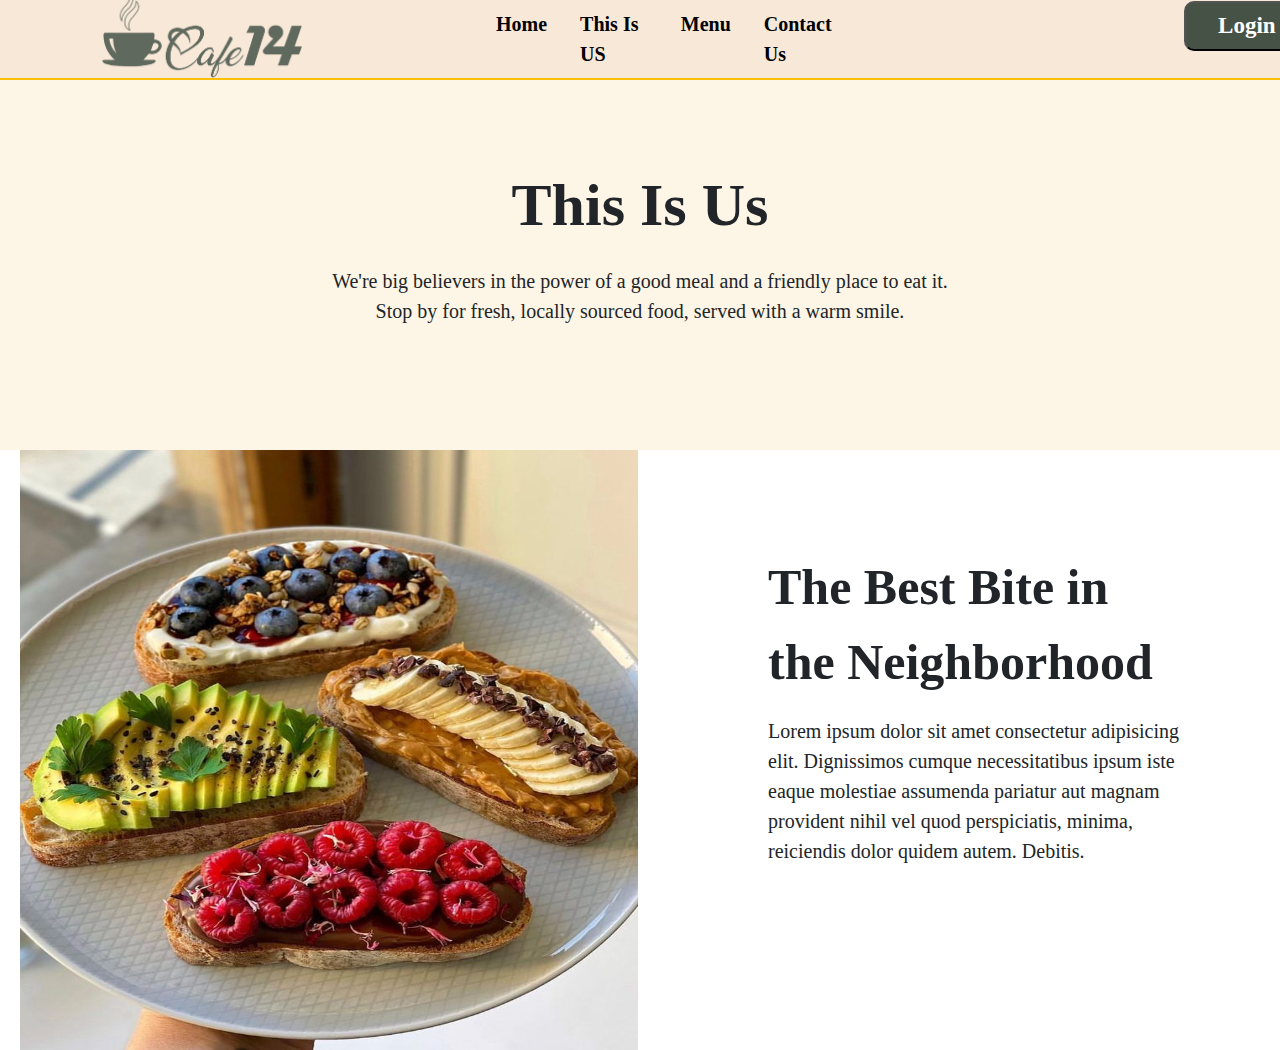
==== indexus.html @ 0fbfd0b7 "first commit" ====
<!doctype html>
<html lang="en">
  <head>
    <meta charset="utf-8">
    <meta name="viewport" content="width=device-width, initial-scale=1">
    <title>Cafe14</title>
    <link href="https://cdn.jsdelivr.net/npm/bootstrap@5.3.3/dist/css/bootstrap.min.css" rel="stylesheet" integrity="sha384-QWTKZyjpPEjISv5WaRU9OFeRpok6YctnYmDr5pNlyT2bRjXh0JMhjY6hW+ALEwIH" crossorigin="anonymous">
    <link rel="stylesheet" href="styleus.css">
  </head>
  <body>
    <section class="main">
        <!-- NAvbar -->
        <section>
            <nav class="navbar navv navbar-expand-lg border-bottom border-warning fixed-top border-2">
                <div class="container-fluid">
                  <a class="navbar-brand" href="#">
                    <img src="images/Cafe 14 Loogo.png" class="logo" alt="">
                  </a>
                  <button class="navbar-toggler" type="button" data-bs-toggle="collapse" data-bs-target="#navbarNavAltMarkup" aria-controls="navbarNavAltMarkup" aria-expanded="false" aria-label="Toggle navigation">
                    <span class="navbar-toggler-icon"></span>
                  </button>
                  
                  <div class="collapse navbar-collapse" id="navbarNavAltMarkup">
                    <div class="colorr">
                    <div class="navbar-nav">
                      <a class="nav-link active link2" aria-current="page" href="#">Home</a>
                      <a class="nav-link link1" href="#">This Is US</a>
                      <a class="nav-link link1" href="#">Menu</a>
                      <a class="nav-link link1" href="#">Contact Us</a>
                      <button class="btn-nav">Login</button>
                    </div>
                    
                </div>
                  </div>
                </div>
              </nav>
            
        </section>
        <!-- this is us -->
        <div class="us-sec">
            <p class="us-text1">This Is Us</p>
            <p class="us-text-2">We're big believers in the power of a good meal and a friendly place to eat it.<br>
                Stop by for fresh, locally sourced food, served with a warm smile.</p>
          </div>
          <!-- The Best bite -->
          <div class="d-flexs">
            <div class="bite-div1">
                <img src="./images/yum_.jpeg" class="bite-pic" alt="">
            </div>
            <div class="bite-div2">
                <p class="bite-p">The Best Bite in the Neighborhood</p>
                <p class="bite-p2">Lorem ipsum dolor sit amet consectetur adipisicing elit. Dignissimos cumque necessitatibus ipsum iste eaque molestiae assumenda pariatur aut magnam provident nihil vel quod perspiciatis, minima, reiciendis dolor quidem autem. Debitis.</p>
            </div>
          </div>
    </section>
   
    <script src="https://cdn.jsdelivr.net/npm/bootstrap@5.3.3/dist/js/bootstrap.bundle.min.js" integrity="sha384-YvpcrYf0tY3lHB60NNkmXc5s9fDVZLESaAA55NDzOxhy9GkcIdslK1eN7N6jIeHz" crossorigin="anonymous"></script>
  </body>
</html>
---- styleus.css ----
.main{
    font-family: serif;
}
/* Navbar */
.navbar{
    background-color: rgb(248, 232, 216);
    height: 80px;
}
.colorr{
    width: 100%;
}
.navbar-brand{
    margin-left: 90px;
   
}
.link1{
    margin-left: 17px;
    color:black;
}
.link2{
    color:rgb(71, 82, 71);
}
.navbar-nav{
font-weight: 700;
padding: 10px;
margin-left: 160px;
font-size: 20px;
}
.btn-nav{
    width: 160px;
    height: 50px;
    font-weight: 700;
    font-size: 23px;
    background-color: rgb(71, 82, 71);
    border-radius: 10px;
    color: white;
   margin-left: 340px;
}
.logo{
    width: 200px;
    height: 100px;
}
/* Us sec */
.us-sec{
    margin-top: 80px;
    height: 370px;
    background-color: rgb(253, 245, 229);
    text-align: center;
    padding: 80px;
}
.us-text1{
    font-size: 60px;
    font-weight: 700;
}
.us-text-2{
    font-size: 20px;
}
/*  The Best bite  */
.bite-div1{
    height: 600px;
    width:750px;
}
.bite-pic{
    width: 100%;
    height: 100%;
}
.bite-div2{
    height: 600px;
    width: 700px;
    
    text-align: start;
    padding: 100px;
    margin-left: 30px;
}
.d-flexs{
display: flex;
margin-left: 20px;
 
}
.bite-p{
    font-size: 50px;
    font-weight: 700;
}
.bite-p2{
    font-size: 20px;
    font-weight: 300;
}
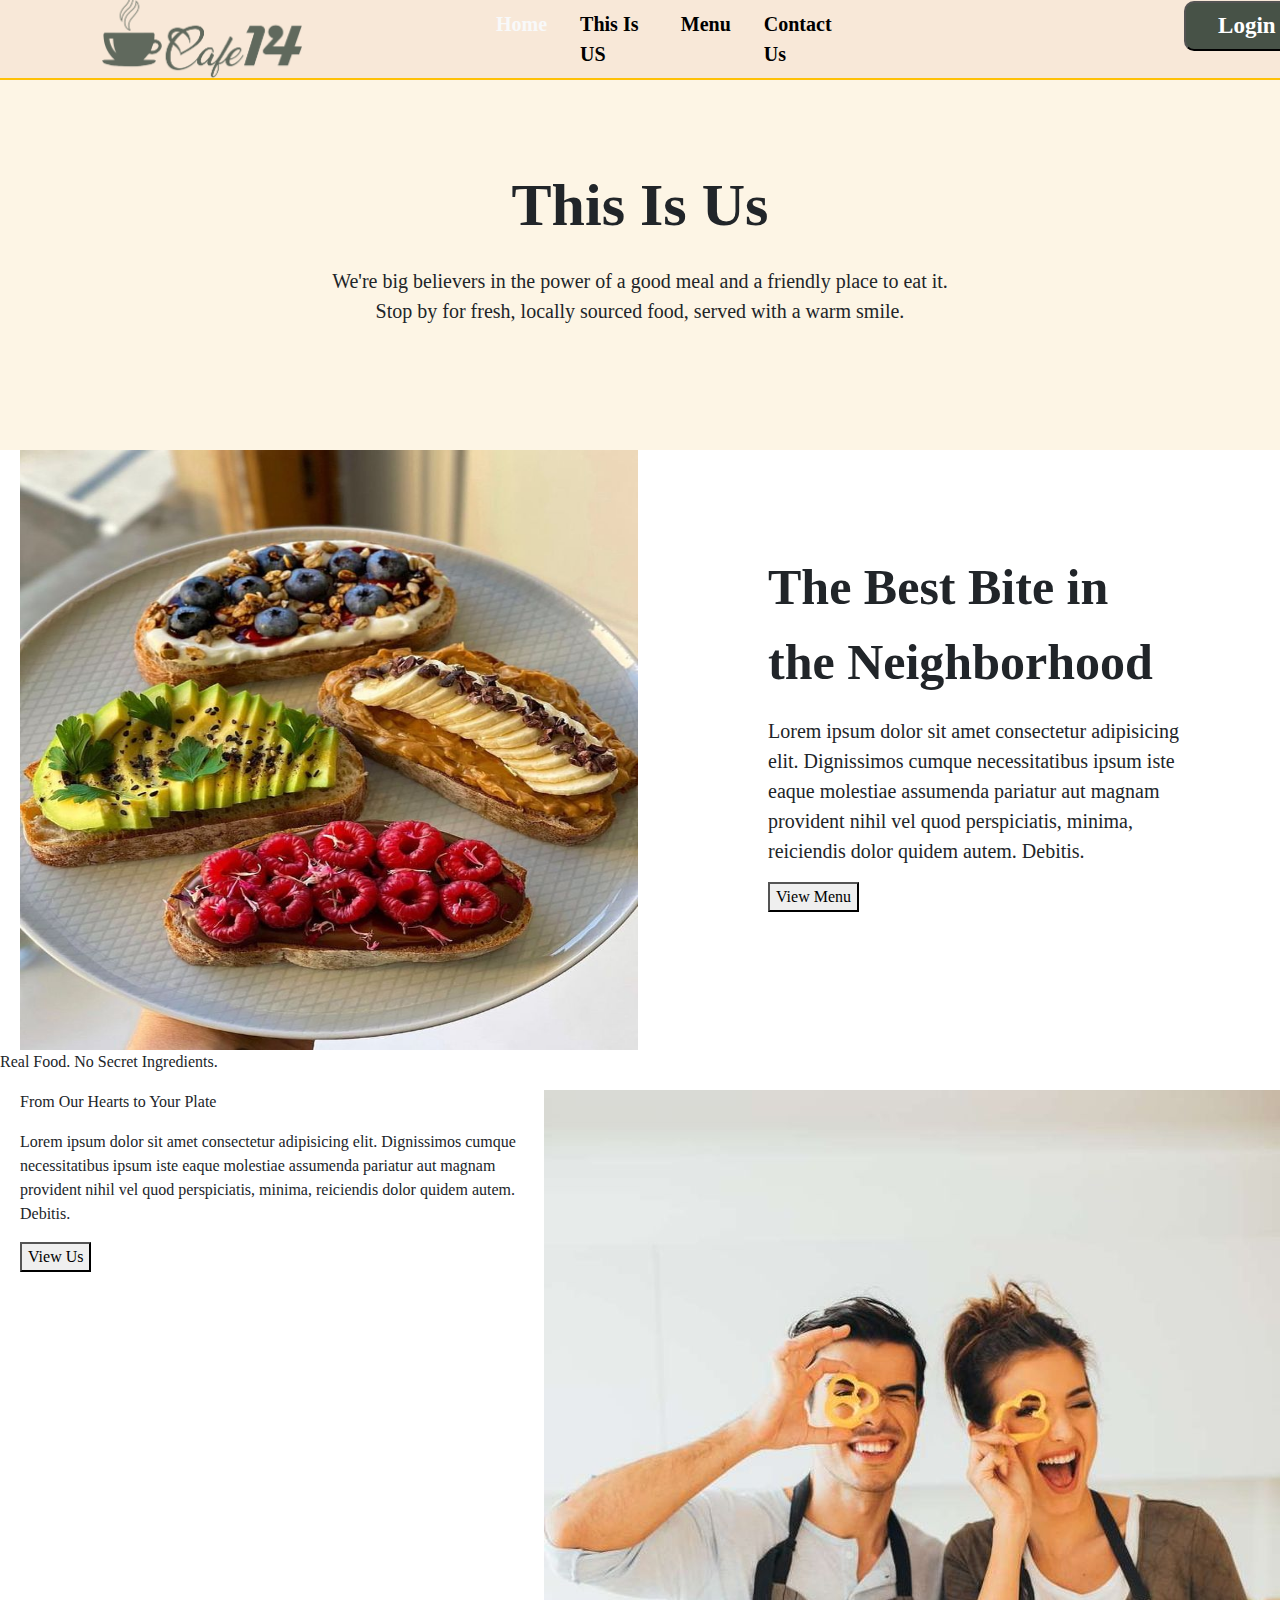
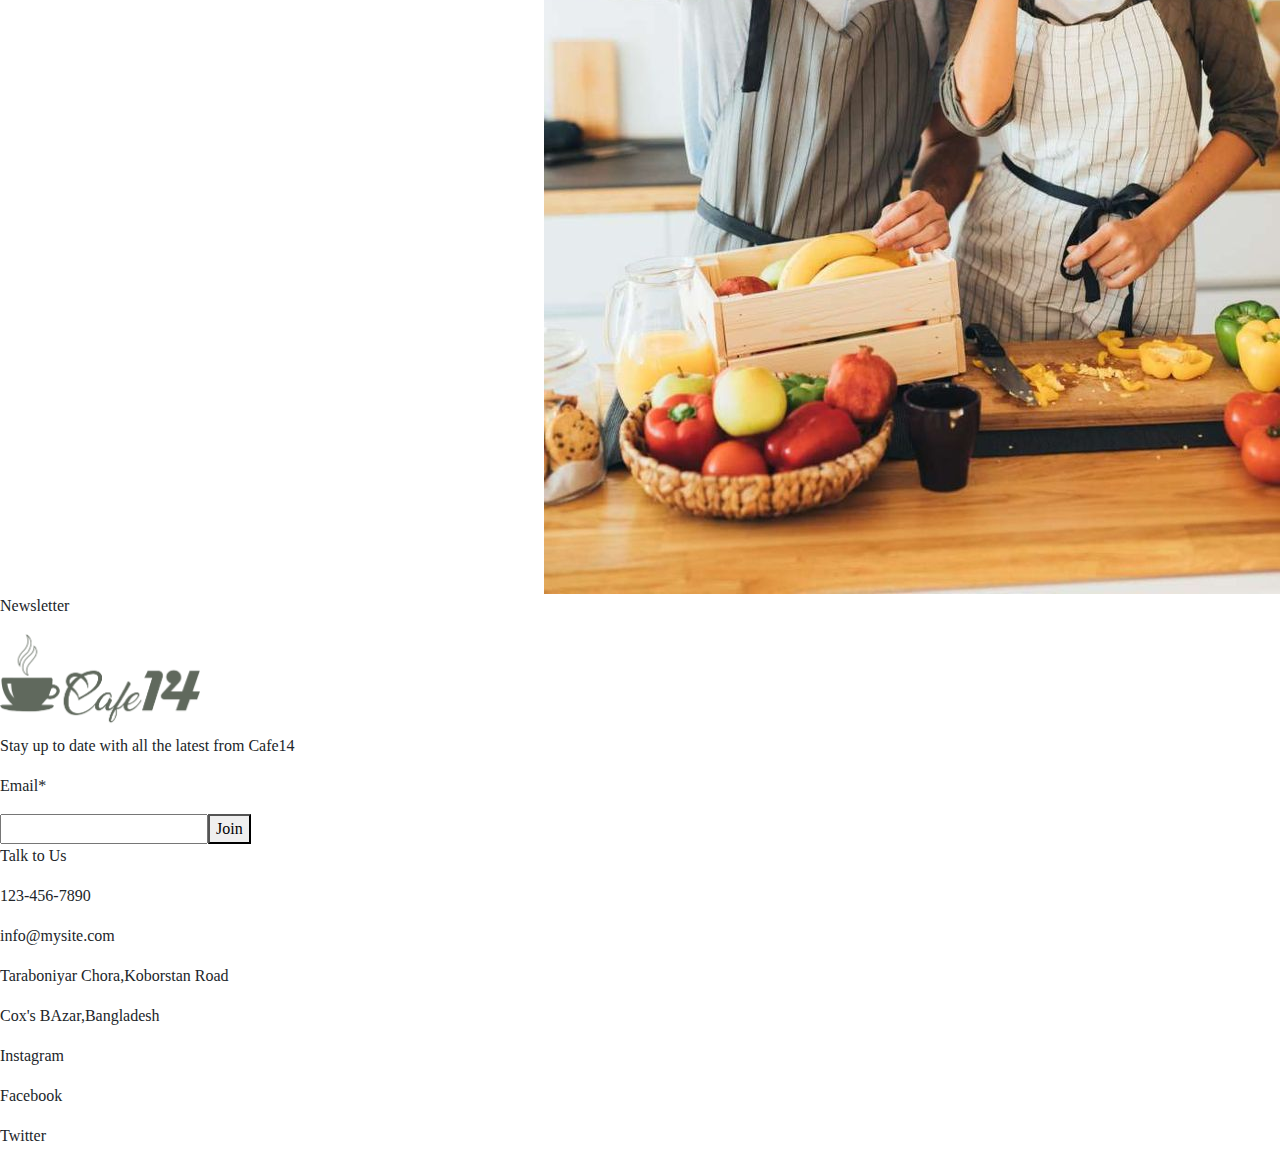
==== commit ef4d51d2: "first commit" ====
--- a/indexus.html
+++ b/indexus.html
@@ -23,10 +23,10 @@
                   <div class="collapse navbar-collapse" id="navbarNavAltMarkup">
                     <div class="colorr">
                     <div class="navbar-nav">
-                      <a class="nav-link active link2" aria-current="page" href="#">Home</a>
-                      <a class="nav-link link1" href="#">This Is US</a>
-                      <a class="nav-link link1" href="#">Menu</a>
-                      <a class="nav-link link1" href="#">Contact Us</a>
+                      <a class="nav-link active text-light" aria-current="page" href="index.html">Home</a>
+                      <a class="nav-link link1" href="indexus.html">This Is US</a>
+                      <a class="nav-link link1" href="menu.html">Menu</a>
+                      <a class="nav-link link1" href="contact.html">Contact Us</a>
                       <button class="btn-nav">Login</button>
                     </div>
                     
@@ -50,8 +50,50 @@
             <div class="bite-div2">
                 <p class="bite-p">The Best Bite in the Neighborhood</p>
                 <p class="bite-p2">Lorem ipsum dolor sit amet consectetur adipisicing elit. Dignissimos cumque necessitatibus ipsum iste eaque molestiae assumenda pariatur aut magnam provident nihil vel quod perspiciatis, minima, reiciendis dolor quidem autem. Debitis.</p>
+                <button class="bite-btn">View Menu</button>
             </div>
           </div>
+          <!-- Real food -->
+          <div class="food">
+            <p>
+                Real Food. No Secret Ingredients.</p>
+          </div>
+          <!-- heart -->
+          <div class="d-flexs">
+         
+            <div class="heart-div2">
+                <p class="heart-p">From Our Hearts to Your Plate</p>
+                <p class="heart-p2">Lorem ipsum dolor sit amet consectetur adipisicing elit. Dignissimos cumque necessitatibus ipsum iste eaque molestiae assumenda pariatur aut magnam provident nihil vel quod perspiciatis, minima, reiciendis dolor quidem autem. Debitis.</p>
+                <button class="heart-btn">View Us</button>
+            </div>
+            <div class="heart-div1">
+                <img src="./images/sp3.jpeg" class="heart-pic" alt="">
+                
+            </div>
+          </div>
+            <!-- footer -->
+        <div class="foot">
+            <div>
+                <p class="footp1">Newsletter</p>
+                <img src="images/Cafe 14 Loogo.png" class="logo" alt="">
+                <p class="footp2">Stay up to date with all the latest from Cafe14</p>
+                <p class="footp2">Email*</p>
+                <input type="text" value="" class="email"><button class="join">Join</button>
+            </div>
+            <div class="foott">
+                
+                <p class="footp1">Talk to Us</p>
+                <p class="footp2">123-456-7890</p>
+                 <p class="footp2">info@mysite.com​</p>
+                <p class="footp2">Taraboniyar Chora,Koborstan Road</p>
+                <p class="footp2">Cox's BAzar,Bangladesh</p>
+            </div>
+            <div class="foottt">
+                <p class="foot1">Instagram</p>
+                <p class="foot1">Facebook</p>
+                <p class="foot1">Twitter</p>
+            </div>
+        </div>
     </section>
    
     <script src="https://cdn.jsdelivr.net/npm/bootstrap@5.3.3/dist/js/bootstrap.bundle.min.js" integrity="sha384-YvpcrYf0tY3lHB60NNkmXc5s9fDVZLESaAA55NDzOxhy9GkcIdslK1eN7N6jIeHz" crossorigin="anonymous"></script>
